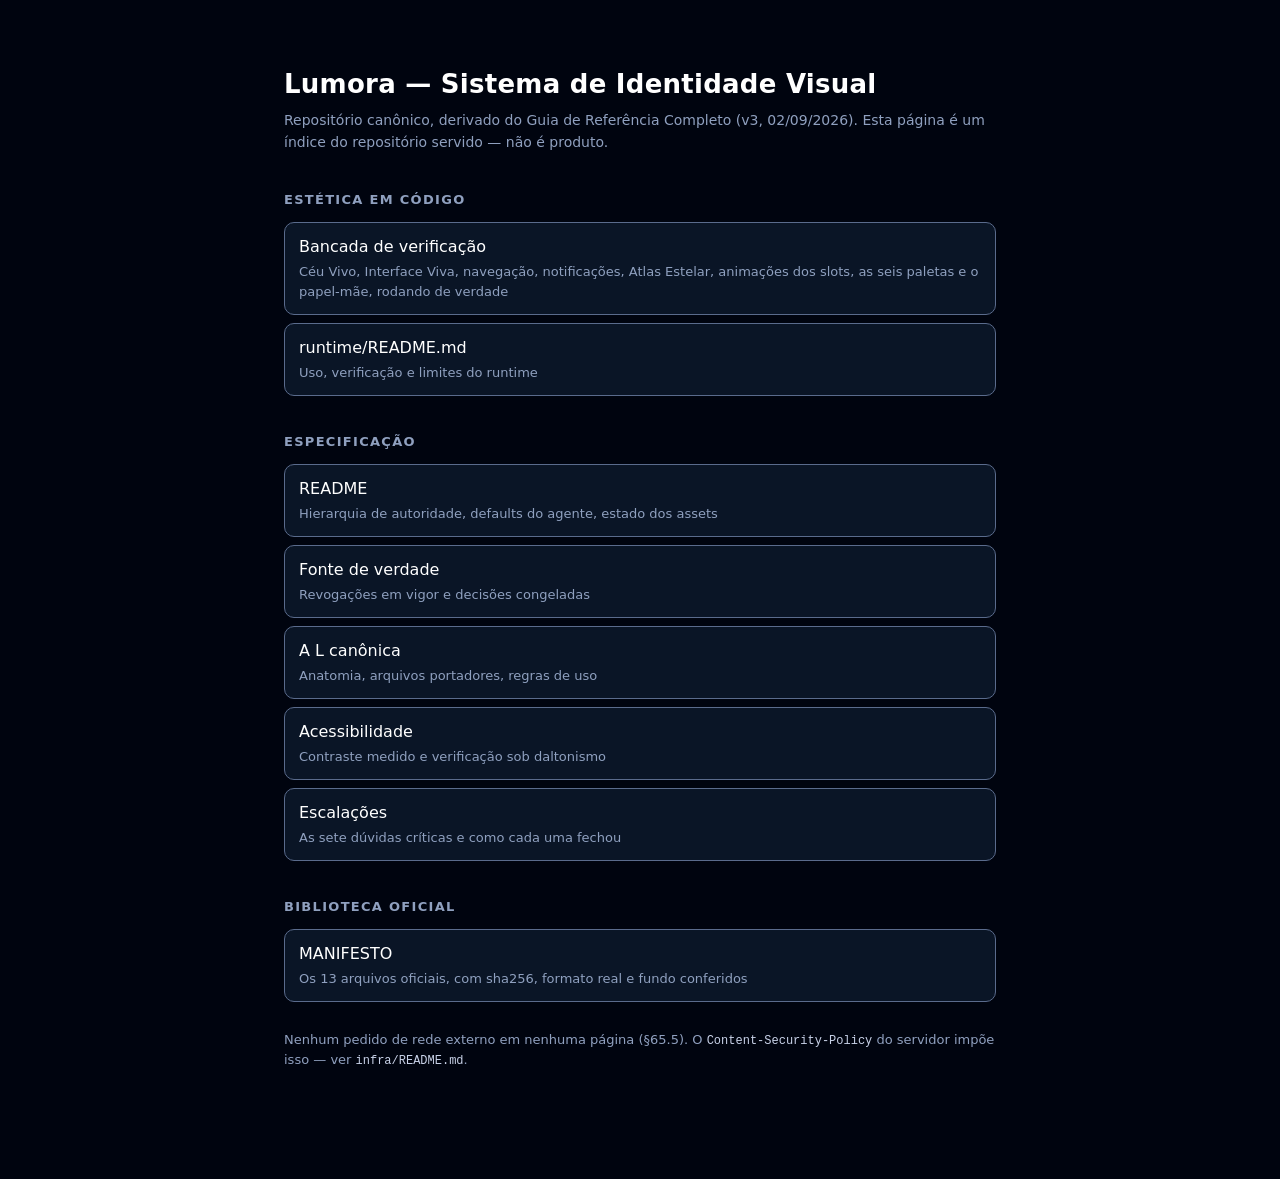
==== index.html @ 0f452756 "Fecha a §6 por auditoria e acrescenta os blueprints de publicação Autorização do Fundador (05/09/202" ====
<!doctype html>
<html lang="pt-BR">
<head>
<meta charset="utf-8">
<meta name="viewport" content="width=device-width, initial-scale=1">
<title>Lumora — Sistema de Identidade Visual</title>
<link rel="stylesheet" href="runtime/tokens.css">
<style>
  * { box-sizing: border-box; }
  html, body { margin: 0; }
  body {
    background: var(--lum-deep-space); color: var(--lum-texto-1);
    font-family: var(--lum-fonte, system-ui, sans-serif); line-height: 1.55;
  }
  main { max-inline-size: 760px; margin-inline: auto; padding: 64px 24px 96px; }
  h1 { font-size: 26px; margin: 0 0 6px; letter-spacing: .01em; }
  .sub { color: var(--lum-texto-3); margin: 0 0 32px; font-size: 14px; }
  h2 { font-size: 13px; text-transform: uppercase; letter-spacing: .1em;
       color: var(--lum-texto-3); margin: 36px 0 12px; font-weight: 600; }
  ul { list-style: none; padding: 0; margin: 0; display: grid; gap: 8px; }
  a { color: var(--lum-texto-1); text-decoration: none; }
  li a { display: block; padding: 12px 14px; border-radius: 10px;
         border: 1px solid var(--lum-vidro-borda); background: var(--lum-vidro-solido); }
  li a:hover, li a:focus-visible { border-color: var(--lum-azul); }
  li span { display: block; color: var(--lum-texto-3); font-size: 13px; margin-block-start: 2px; }
  .nota { color: var(--lum-texto-3); font-size: 13px; margin-block-start: 28px; }
  code { font-family: var(--lum-fonte-mono); font-size: 12px; color: var(--lum-texto-2); }
</style>
</head>
<body>
<main>
  <h1>Lumora — Sistema de Identidade Visual</h1>
  <p class="sub">
    Repositório canônico, derivado do Guia de Referência Completo (v3, 02/09/2026).
    Esta página é um índice do repositório servido — não é produto.
  </p>

  <h2>Estética em código</h2>
  <ul>
    <li><a href="runtime/verificacao.html">Bancada de verificação
      <span>Céu Vivo, Interface Viva, navegação, notificações, Atlas Estelar,
      animações dos slots, as seis paletas e o papel-mãe, rodando de verdade</span></a></li>
    <li><a href="runtime/README.md">runtime/README.md
      <span>Uso, verificação e limites do runtime</span></a></li>
  </ul>

  <h2>Especificação</h2>
  <ul>
    <li><a href="README.md">README <span>Hierarquia de autoridade, defaults do agente, estado dos assets</span></a></li>
    <li><a href="docs/00-fonte-de-verdade.md">Fonte de verdade <span>Revogações em vigor e decisões congeladas</span></a></li>
    <li><a href="docs/11-l-canonica.md">A L canônica <span>Anatomia, arquivos portadores, regras de uso</span></a></li>
    <li><a href="docs/06-acessibilidade.md">Acessibilidade <span>Contraste medido e verificação sob daltonismo</span></a></li>
    <li><a href="ESCALACOES.md">Escalações <span>As sete dúvidas críticas e como cada uma fechou</span></a></li>
  </ul>

  <h2>Biblioteca oficial</h2>
  <ul>
    <li><a href="assets/oficiais/MANIFESTO.md">MANIFESTO
      <span>Os 13 arquivos oficiais, com sha256, formato real e fundo conferidos</span></a></li>
  </ul>

  <p class="nota">
    Nenhum pedido de rede externo em nenhuma página (§65.5). O
    <code>Content-Security-Policy</code> do servidor impõe isso — ver <code>infra/README.md</code>.
  </p>
</main>
</body>
</html>
---- runtime/tokens.css ----
/* ==========================================================================
   Lumora — Tokens
   Fase 3A, base compartilhada. Liberada pelo "pode ir" do Fundador (05/09/2026).

   PROVENIÊNCIA DAS CORES
   O Guia não fixa nenhum valor hexadecimal em 59 páginas. Todos os valores de
   cor abaixo foram MEDIDOS por amostragem dos 13 assets oficiais, não
   escolhidos — ver docs/10-paleta.md.
   (DEFAULT DO AGENTE — medir os assets é a única forma de obter valores sem
   inventar identidade. Pendente de aprovação do Fundador.)

   Contraste verificado: python3 ferramentas/verificar_assets.py --contraste
   ========================================================================== */

:root {
  /* --- Deep Space (§60.1) — medido nos cantos dos 11 assets de fundo escuro */
  --lum-deep-space:            #00040F;
  --lum-deep-space-puro:       #000006;
  --lum-deep-space-nebulosa:   #00080F;

  /* --- L canônica (docs/11-l-canonica.md) — gradiente medido em 4 assets
         independentes que convergem. Confirmada pelo Fundador em 05/09/2026. */
  --lum-violeta:               #B01DFF;
  --lum-azul:                  #0072FF;
  --lum-gradiente:             linear-gradient(160deg, var(--lum-violeta), var(--lum-azul));

  /* --- Aurora (§65.2: "rios de luz verdes/teal/violeta") — medido em 05 */
  --lum-aurora-verde:          #2BCF92;
  --lum-aurora-teal:           #1D8FC5;
  --lum-aurora-violeta:        #8541FA;

  /* --- Cores-âncora por sistema (§65.1) */
  --lum-business-verde:        #16E793;   /* medido em 02 */
  --lum-rotacerta-ambar:       #FFA238;   /* medido em 03 */
  /* Hub: §65.1 nomeia "violeta/ciano". Não existe asset oficial do Hub para
     medir — os valores abaixo são a tradução literal do texto, não medição. */
  --lum-hub-violeta:           var(--lum-aurora-violeta);
  --lum-hub-ciano:             var(--lum-aurora-teal);

  /* --- Texto (DEFAULT DO AGENTE — não medido; escolhido para atender §35) */
  --lum-texto-1:               #FFFFFF;   /* 20,50:1 sobre Deep Space — AAA */
  --lum-texto-2:               #C8D2E8;   /* 13,51:1 — AAA */
  --lum-texto-3:               #8FA0BF;   /*  7,76:1 — AAA */

  /* --- Liquid Glass — superfície e borda (§70.4: CSS só para superfícies) */
  --lum-vidro:                 rgba(10, 21, 38, 0.55);
  --lum-vidro-solido:          #0A1526;   /* fallback sem backdrop-filter */
  --lum-vidro-borda:           #5A6B8C;   /* 3,82:1 — limite de UI (3:1) */
  --lum-vidro-brilho:          rgba(255, 255, 255, 0.10);
  --lum-vidro-blur:            18px;

  /* --- Estado (§35 item 3: cor NUNCA carrega informação sozinha —
         sempre acompanhada de ícone e texto) */
  --lum-ok:                    var(--lum-business-verde);
  --lum-atencao:               var(--lum-rotacerta-ambar);
  --lum-erro:                  #FF6B6B;
  --lum-critico:               #FF8A5B;

  /* --- Foco (§35 item 2: contraste >= 3:1 em 100% dos interativos) */
  --lum-foco:                  #7FE7FF;   /* 11,9:1 sobre Deep Space */
  --lum-foco-espessura:        3px;
  --lum-foco-deslocamento:     2px;

  /* --- Alvo de toque (§35 item 4) */
  --lum-alvo-min:              44px;

  /* --- Raio e espaço */
  --lum-raio-bolha:            50%;
  --lum-raio-superficie:       18px;
  --lum-raio-campo:            10px;      /* §65.3: campos permanecem geométricos */
  --lum-espaco:                8px;

  /* --- Movimento (§65.5: alvo 60fps; §66.2: easing registrado) */
  --lum-ease:                  cubic-bezier(.22, 1, .36, 1);
  --lum-dur-micro:             160ms;
  --lum-dur-curta:             320ms;
  --lum-dur-onda:              800ms;     /* §66.2: varredura da onda */
  --lum-dur-bolha-nasce:       400ms;     /* §69.1 */
  --lum-dur-bolha-estoura:     500ms;     /* §69.1 */
  --lum-dur-bolido:            2300ms;    /* §67.5: 2,3s */
  --lum-dur-viagem:            900ms;

  /* --- Respiração (§69.1: escala 1 <-> 1,03, ciclo ~3s).
         Mantida MUITO abaixo de 3Hz por causa da §35 item 8
         (nada pisca mais de 3 vezes por segundo). */
  --lum-respiracao-ciclo:      3s;
  --lum-respiracao-escala:     1.03;

  /* --- Tipografia
         (DEFAULT DO AGENTE — o Guia não nomeia nenhuma família tipográfica em
         59 páginas e nenhum arquivo de fonte foi entregue. A pilha abaixo é
         de sistema, para não depender de asset externo nem simular o wordmark
         oficial. Ver ESCALACOES.md §2.) */
  --lum-fonte: system-ui, -apple-system, "Segoe UI", Roboto, "Helvetica Neue",
               Arial, sans-serif;
  --lum-fonte-mono: ui-monospace, SFMono-Regular, Menlo, Consolas, monospace;
}

/* --------------------------------------------------------------------------
   Nível de otimização adaptativa (§36) — aplicado em <html data-lum-nivel>.
   O bootstrap mede fps localmente (telemetria local, §72.1 item 4, sem
   analytics externo) e rebaixa o nível sozinho.
   -------------------------------------------------------------------------- */
:root[data-lum-nivel="economico"] {
  --lum-vidro:      var(--lum-vidro-solido);   /* sem backdrop-filter */
  --lum-vidro-blur: 0px;
}
:root[data-lum-nivel="basico"] {
  --lum-vidro:      var(--lum-vidro-solido);
  --lum-vidro-blur: 0px;
  --lum-dur-onda:   0ms;
  --lum-dur-viagem: 0ms;
}

/* --------------------------------------------------------------------------
   [hidden] tem que vencer sempre.
   O atributo `hidden` aplica display:none pela folha do navegador, e QUALQUER
   `display` declarado pelo autor o derruba. Sem esta regra, um overlay de tela
   cheia (Nebulosa, painel de navegação) continua capturando cliques enquanto
   parece escondido — um bloqueador invisível de página inteira. Vale para todo
   componente deste runtime que alterna visibilidade por `el.hidden`.
   -------------------------------------------------------------------------- */
[hidden] { display: none !important; }

/* --------------------------------------------------------------------------
   Marca sobre o Céu Vivo — contorno da falta de alfa (ESCALACOES §3)
   Os 13 arquivos oficiais são JPEG, sem transparência: colados sobre o céu,
   viram um retângulo. Mas a arte é LUZ ADITIVA sobre preto, e para esse caso
   existe o operador certo — `screen` faz o preto virar neutro sem tocar num
   único pixel do arquivo.

   LIMITE, medido e não suposto: `screen` só é fiel sobre fundo ESCURO. Sobre
   o Deep Space (quase preto) a marca passa praticamente intacta; sobre uma
   cortina de aurora acesa ela desbota; sobre PAPEL BRANCO ela desaparece.
   Por isso o papel-mãe continua com a área da L reservada e vazia.
   -------------------------------------------------------------------------- */
.lum-marca-ceu {
  mix-blend-mode: screen;
  /* Sem suporte a blend o retângulo volta — melhor não exibir a marca do que
     exibir uma caixa preta cortando o céu. */
  display: none;
}
@supports (mix-blend-mode: screen) {
  .lum-marca-ceu { display: block; }
}

/* Quando marca-com-alfa.js preenche a marca, o alfa é VERDADEIRO e o truque
   deixa de ser necessário: a mistura sai. Isso conserta de quebra o defeito
   que a ESCALACOES.md §3 registrou no `screen` — sobre cortina de aurora
   acesa o gradiente da L desbotava. Com alfa real ele para de desbotar, e a
   marca passa a aparecer mesmo sem suporte a blend. */
.lum-marca-ceu[data-lum-marca-estado="pronta"] {
  mix-blend-mode: normal;
  display: block;
}
/* Nas paletas de alto contraste o blend sai: elas trocam o fundo e a mistura
   deixa de ser previsível. */
:root[data-lum-paleta="preto-branco"] .lum-marca-ceu,
:root[data-lum-paleta="aurora-dia"] .lum-marca-ceu { mix-blend-mode: normal; }

/* --------------------------------------------------------------------------
   Base
   -------------------------------------------------------------------------- */
.lum-raiz {
  background: var(--lum-deep-space);
  color: var(--lum-texto-1);
  font-family: var(--lum-fonte);
  /* O Céu Vivo desenha ATRÁS de tudo; o conteúdo empilha acima. */
  position: relative;
  isolation: isolate;
}

/* Foco visível em 100% dos interativos (§35 item 2). Nunca removido. */
.lum-raiz :focus-visible {
  outline: var(--lum-foco-espessura) solid var(--lum-foco);
  outline-offset: var(--lum-foco-deslocamento);
  border-radius: var(--lum-raio-campo);
}

/* Alvos de toque (§35 item 4) */
.lum-raiz button,
.lum-raiz [role="button"],
.lum-raiz a.lum-acao,
.lum-raiz input[type="checkbox"],
.lum-raiz input[type="radio"] {
  min-inline-size: var(--lum-alvo-min);
  min-block-size: var(--lum-alvo-min);
}

/* Superfície Liquid Glass — CSS só para superfície (§65.5/§70.4).
   backdrop-filter é progressivo: sem suporte, cai no sólido. */
.lum-vidro {
  background: var(--lum-vidro-solido);
  border: 1px solid var(--lum-vidro-borda);
  border-radius: var(--lum-raio-superficie);
}
@supports (backdrop-filter: blur(1px)) {
  :root:not([data-lum-nivel="basico"]):not([data-lum-nivel="economico"]) .lum-vidro {
    background: var(--lum-vidro);
    backdrop-filter: blur(var(--lum-vidro-blur)) saturate(1.2);
    box-shadow: inset 0 1px 0 var(--lum-vidro-brilho);
  }
}

/* §65.3 — a regra do geométrico x bolha:
   "o que precisa ser forma geométrica é; o que não precisa, é bolha".
   Campos, tabelas e inputs NUNCA viram bolha. */
.lum-campo,
.lum-raiz input:not([type="checkbox"]):not([type="radio"]),
.lum-raiz select,
.lum-raiz textarea,
.lum-raiz table {
  border-radius: var(--lum-raio-campo);
}

.lum-bolha { border-radius: var(--lum-raio-bolha); }

/* Texto de marca: o gradiente NUNCA é cor de texto corrido.
   --lum-violeta mede 4,36:1 e reprova AA (docs/06-acessibilidade.md).
   Esta classe existe só para display curto, com fallback sólido legível. */
.lum-texto-marca {
  color: var(--lum-texto-1);
}
@supports (-webkit-background-clip: text) or (background-clip: text) {
  .lum-texto-marca {
    background: var(--lum-gradiente);
    -webkit-background-clip: text;
    background-clip: text;
    color: transparent;
  }
}
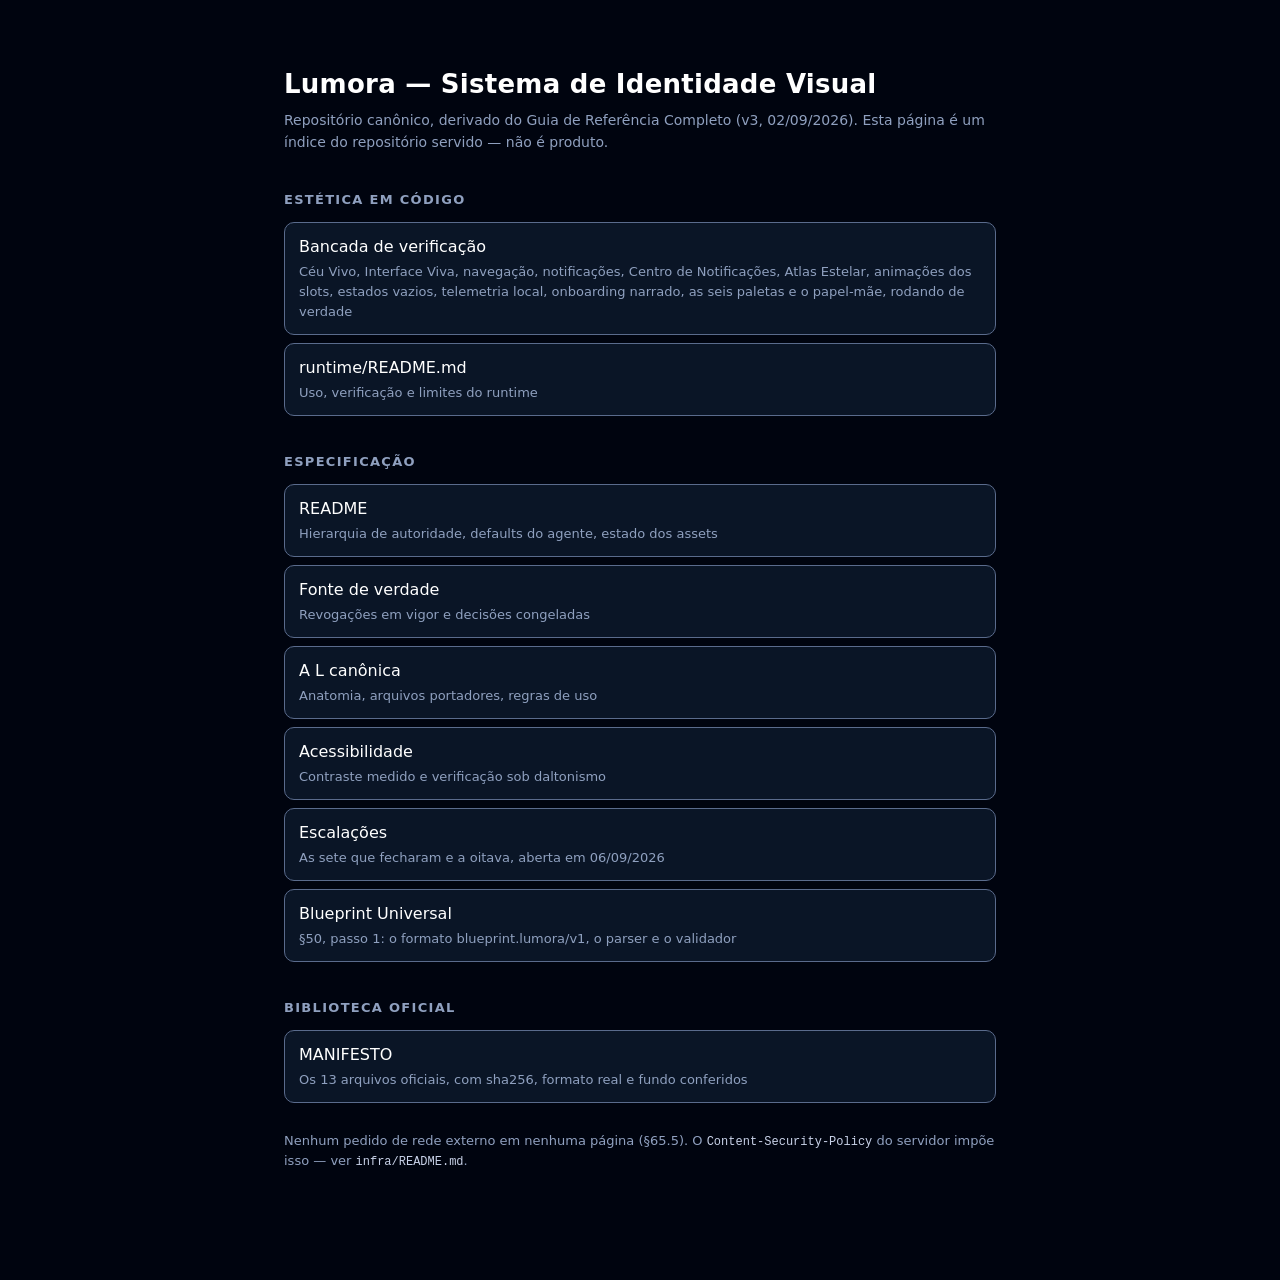
==== commit 76b322e5: "Vista de Pátio (§65.4) e a documentação alinhada com o código A Vista de Pátio é a criatividade 3 da" ====
--- a/index.html
+++ b/index.html
@@ -38,8 +38,9 @@
   <h2>Estética em código</h2>
   <ul>
     <li><a href="runtime/verificacao.html">Bancada de verificação
-      <span>Céu Vivo, Interface Viva, navegação, notificações, Atlas Estelar,
-      animações dos slots, as seis paletas e o papel-mãe, rodando de verdade</span></a></li>
+      <span>Céu Vivo, Interface Viva, navegação, notificações, Centro de Notificações,
+      Atlas Estelar, animações dos slots, estados vazios, telemetria local, onboarding
+      narrado, as seis paletas e o papel-mãe, rodando de verdade</span></a></li>
     <li><a href="runtime/README.md">runtime/README.md
       <span>Uso, verificação e limites do runtime</span></a></li>
   </ul>
@@ -50,7 +51,8 @@
     <li><a href="docs/00-fonte-de-verdade.md">Fonte de verdade <span>Revogações em vigor e decisões congeladas</span></a></li>
     <li><a href="docs/11-l-canonica.md">A L canônica <span>Anatomia, arquivos portadores, regras de uso</span></a></li>
     <li><a href="docs/06-acessibilidade.md">Acessibilidade <span>Contraste medido e verificação sob daltonismo</span></a></li>
-    <li><a href="ESCALACOES.md">Escalações <span>As sete dúvidas críticas e como cada uma fechou</span></a></li>
+    <li><a href="ESCALACOES.md">Escalações <span>As sete que fecharam e a oitava, aberta em 06/09/2026</span></a></li>
+    <li><a href="blueprint/README.md">Blueprint Universal <span>§50, passo 1: o formato blueprint.lumora/v1, o parser e o validador</span></a></li>
   </ul>
 
   <h2>Biblioteca oficial</h2>
